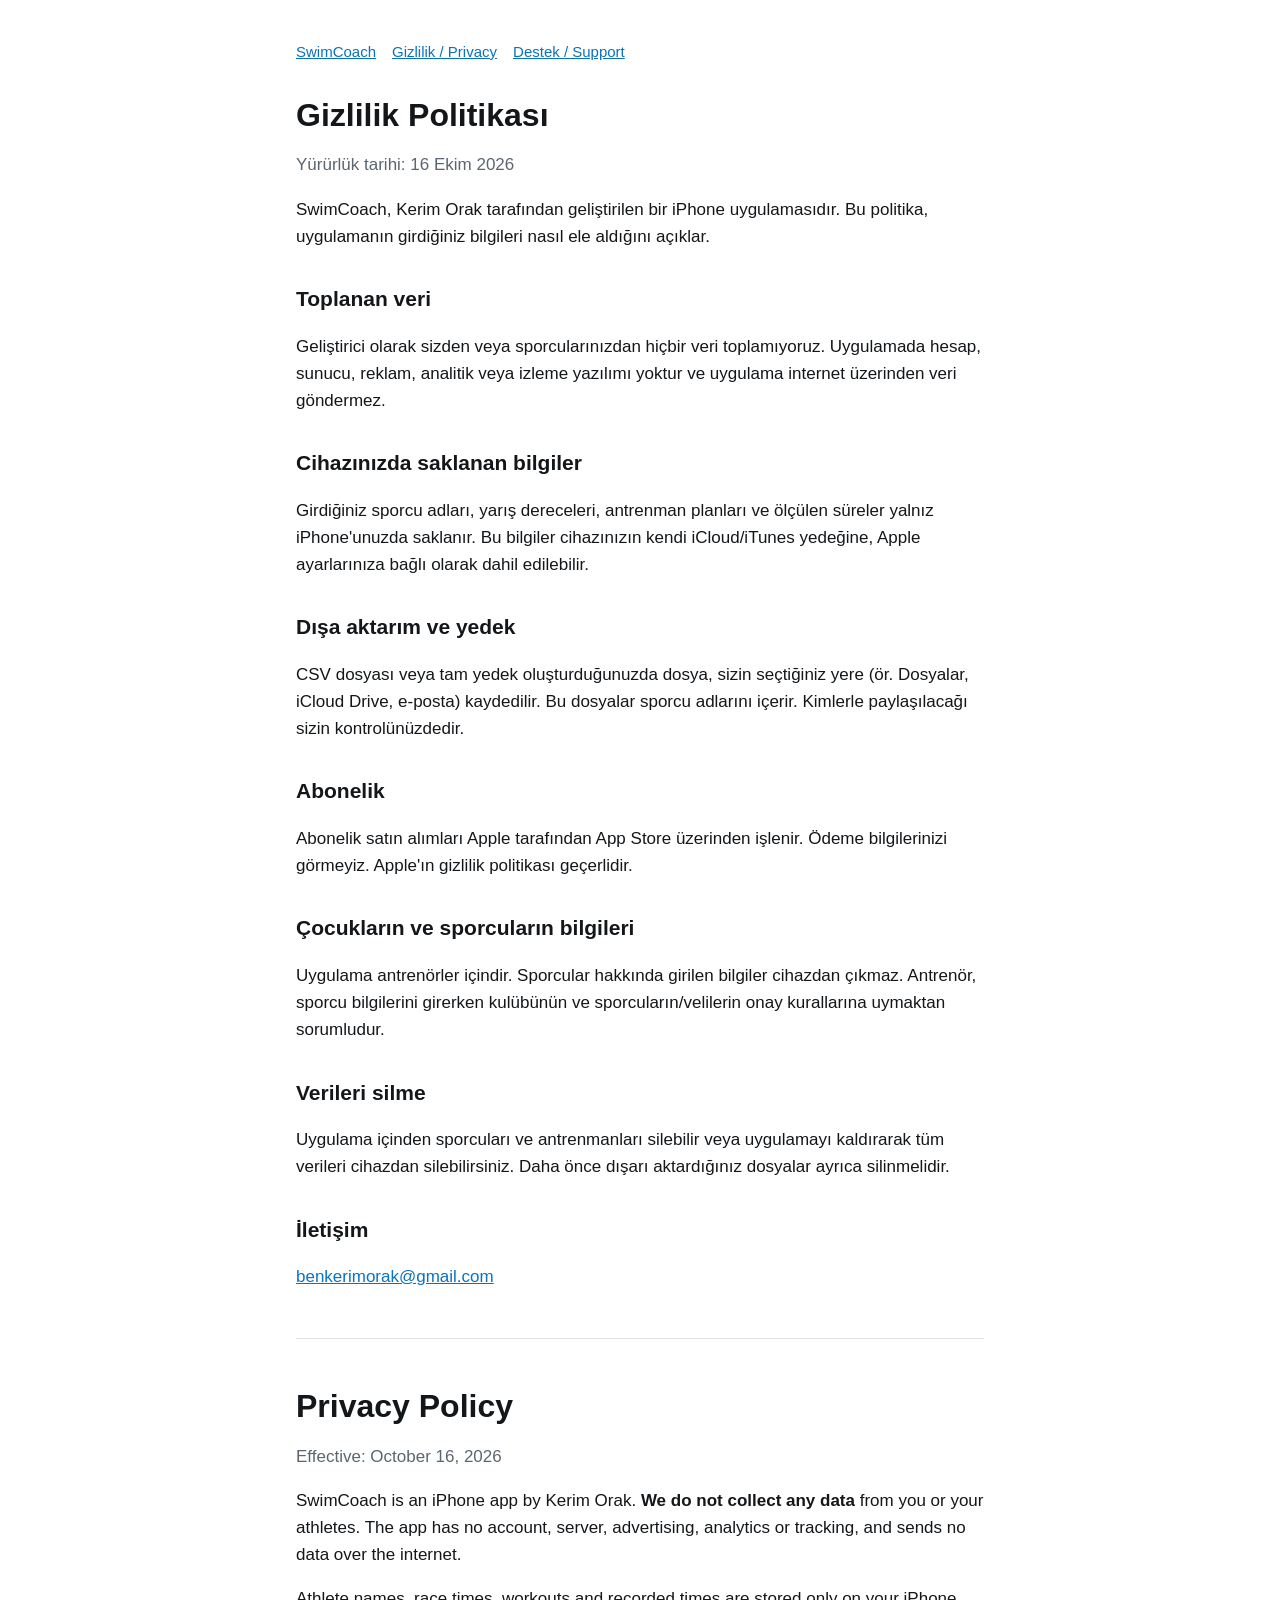
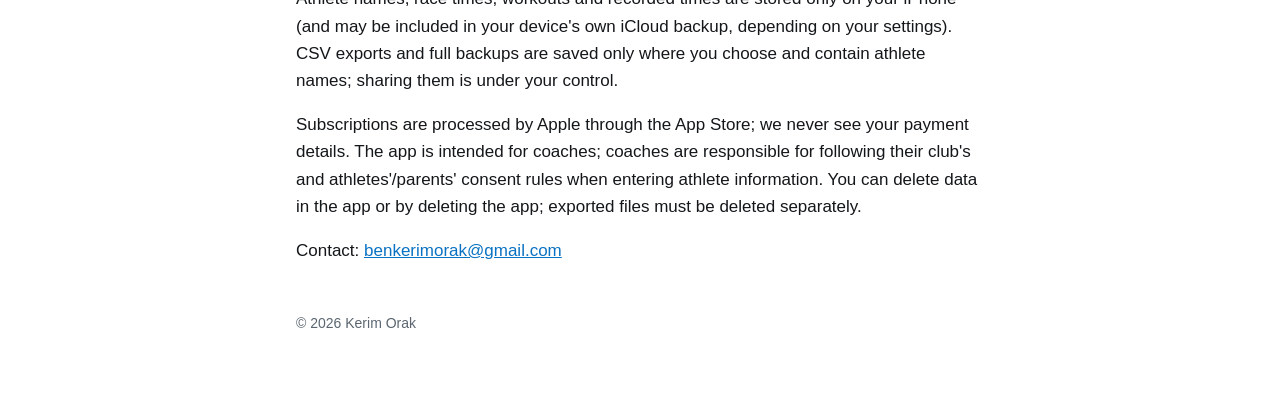
==== privacy/index.html @ 6b2829e0 "Gizlilik, destek ve tanıtım sayfaları Co-Authored-By: Claude Opus 5.5 <noreply@anthropic.com>" ====
<!doctype html>
<html lang="tr"><head><meta charset="utf-8"><meta name="viewport" content="width=device-width,initial-scale=1">
<title>SwimCoach Gizlilik</title><meta name="description" content="SwimCoach gizlilik politikası / privacy policy."><link rel="stylesheet" href="../style.css"></head>
<body><main>
<nav><a href="../">SwimCoach</a><a href="./">Gizlilik / Privacy</a><a href="../support/">Destek / Support</a></nav>
<h1>Gizlilik Politikası</h1>
<p class="muted">Yürürlük tarihi: 16 Ekim 2026</p>
<p>SwimCoach, Kerim Orak tarafından geliştirilen bir iPhone uygulamasıdır. Bu politika, uygulamanın girdiğiniz bilgileri nasıl ele aldığını açıklar.</p>
<h2>Toplanan veri</h2>
<p>Geliştirici olarak sizden veya sporcularınızdan hiçbir veri toplamıyoruz. Uygulamada hesap, sunucu, reklam, analitik veya izleme yazılımı yoktur ve uygulama internet üzerinden veri göndermez.</p>
<h2>Cihazınızda saklanan bilgiler</h2>
<p>Girdiğiniz sporcu adları, yarış dereceleri, antrenman planları ve ölçülen süreler yalnız iPhone'unuzda saklanır. Bu bilgiler cihazınızın kendi iCloud/iTunes yedeğine, Apple ayarlarınıza bağlı olarak dahil edilebilir.</p>
<h2>Dışa aktarım ve yedek</h2>
<p>CSV dosyası veya tam yedek oluşturduğunuzda dosya, sizin seçtiğiniz yere (ör. Dosyalar, iCloud Drive, e-posta) kaydedilir. Bu dosyalar sporcu adlarını içerir. Kimlerle paylaşılacağı sizin kontrolünüzdedir.</p>
<h2>Abonelik</h2>
<p>Abonelik satın alımları Apple tarafından App Store üzerinden işlenir. Ödeme bilgilerinizi görmeyiz. Apple'ın gizlilik politikası geçerlidir.</p>
<h2>Çocukların ve sporcuların bilgileri</h2>
<p>Uygulama antrenörler içindir. Sporcular hakkında girilen bilgiler cihazdan çıkmaz. Antrenör, sporcu bilgilerini girerken kulübünün ve sporcuların/velilerin onay kurallarına uymaktan sorumludur.</p>
<h2>Verileri silme</h2>
<p>Uygulama içinden sporcuları ve antrenmanları silebilir veya uygulamayı kaldırarak tüm verileri cihazdan silebilirsiniz. Daha önce dışarı aktardığınız dosyalar ayrıca silinmelidir.</p>
<h2>İletişim</h2>
<p><a href="mailto:benkerimorak@gmail.com">benkerimorak@gmail.com</a></p>
<hr>
<h1>Privacy Policy</h1>
<p class="muted">Effective: October 16, 2026</p>
<p>SwimCoach is an iPhone app by Kerim Orak. <strong>We do not collect any data</strong> from you or your athletes. The app has no account, server, advertising, analytics or tracking, and sends no data over the internet.</p>
<p>Athlete names, race times, workouts and recorded times are stored only on your iPhone (and may be included in your device's own iCloud backup, depending on your settings). CSV exports and full backups are saved only where you choose and contain athlete names; sharing them is under your control.</p>
<p>Subscriptions are processed by Apple through the App Store; we never see your payment details. The app is intended for coaches; coaches are responsible for following their club's and athletes'/parents' consent rules when entering athlete information. You can delete data in the app or by deleting the app; exported files must be deleted separately.</p>
<p>Contact: <a href="mailto:benkerimorak@gmail.com">benkerimorak@gmail.com</a></p>
<footer>© 2026 Kerim Orak</footer>
</main></body></html>
---- style.css ----
:root{--bg:#ffffff;--fg:#14171a;--muted:#5b6670;--accent:#0a72c2;--card:#f2f5f8;--line:#dde3e8}
@media (prefers-color-scheme:dark){:root{--bg:#0e1114;--fg:#eef1f4;--muted:#9aa5ae;--accent:#4fa9ef;--card:#181d22;--line:#2a3138}}
*{box-sizing:border-box}
body{margin:0;background:var(--bg);color:var(--fg);font:17px/1.6 -apple-system,BlinkMacSystemFont,"Segoe UI",Roboto,sans-serif}
main{max-width:720px;margin:0 auto;padding:40px 16px 64px}
nav{display:flex;gap:16px;flex-wrap:wrap;margin-bottom:32px;font-size:15px}
a{color:var(--accent)}
h1{font-size:32px;line-height:1.2;margin:0 0 8px}
h2{font-size:21px;margin:32px 0 8px}
.muted{color:var(--muted)}
.card{background:var(--card);border:1px solid var(--line);border-radius:14px;padding:16px 20px;margin:16px 0}
hr{border:0;border-top:1px solid var(--line);margin:48px 0}
footer{color:var(--muted);font-size:14px;margin-top:48px}
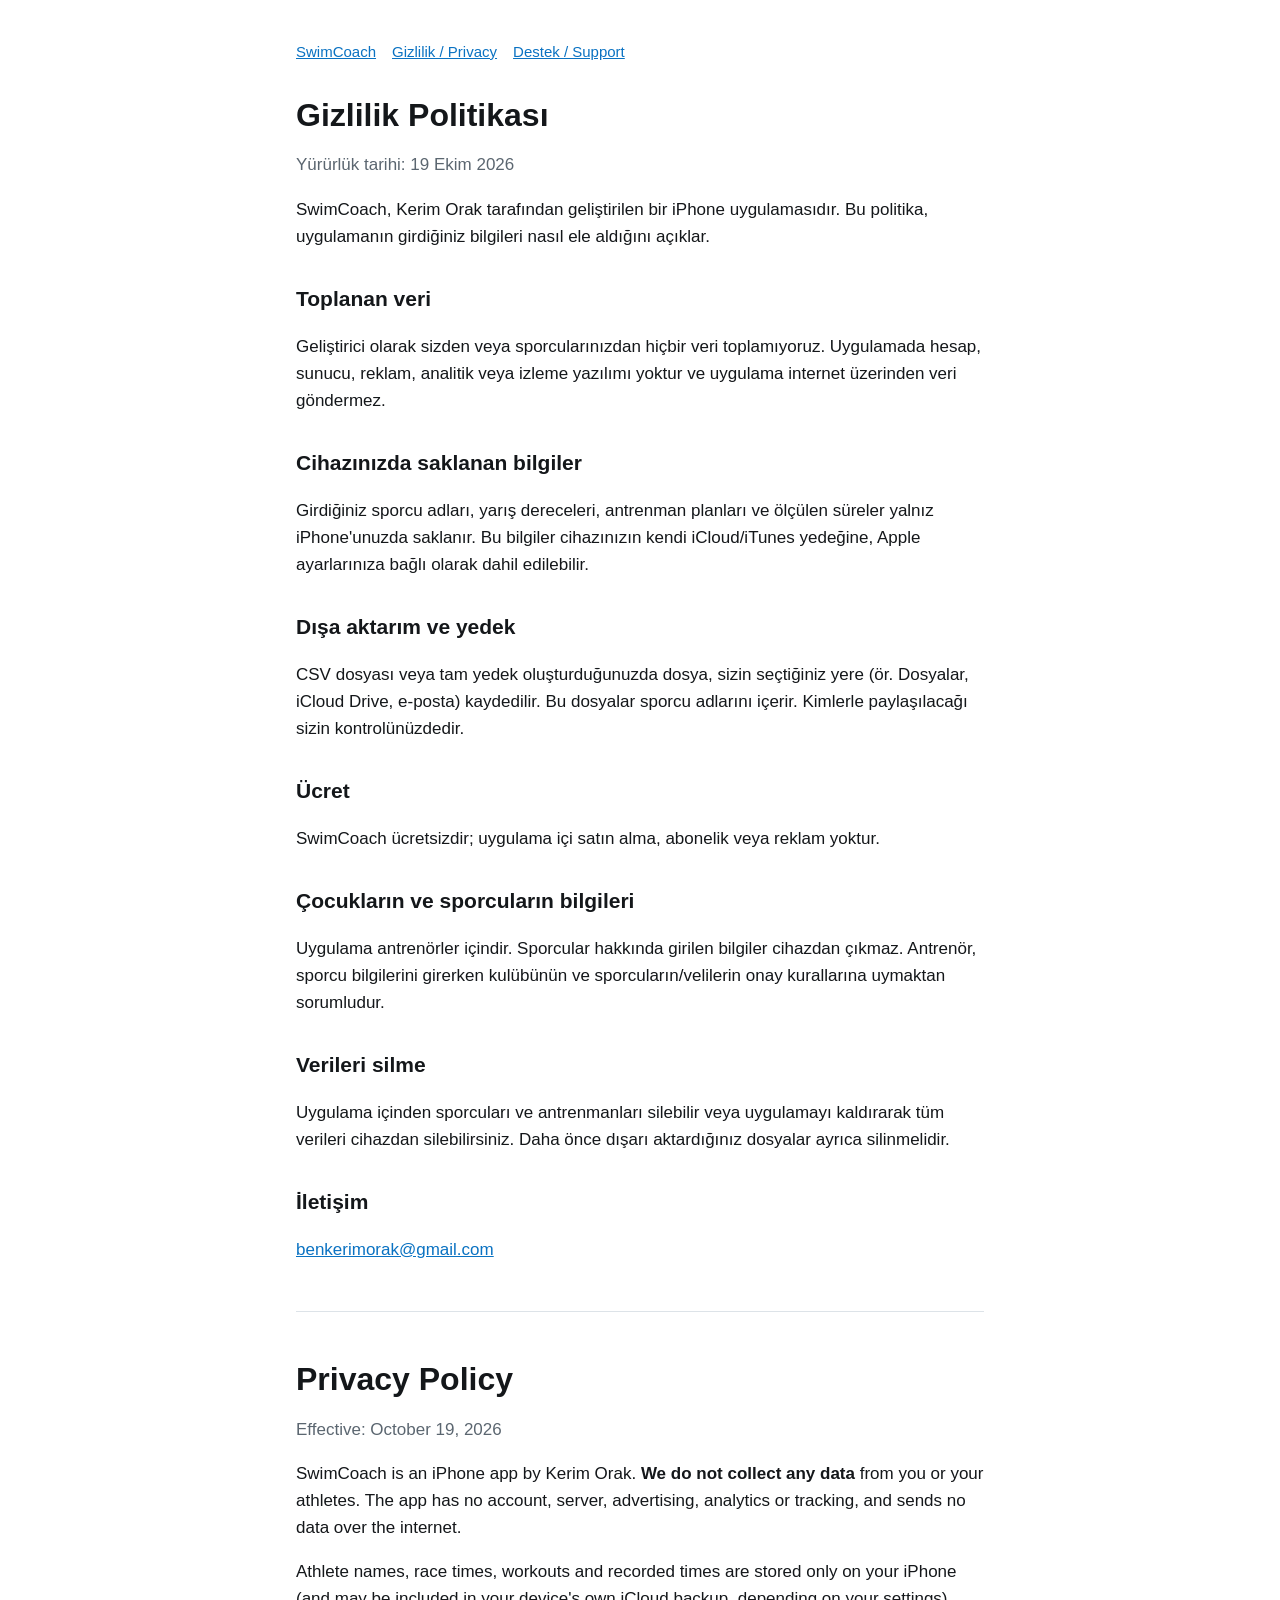
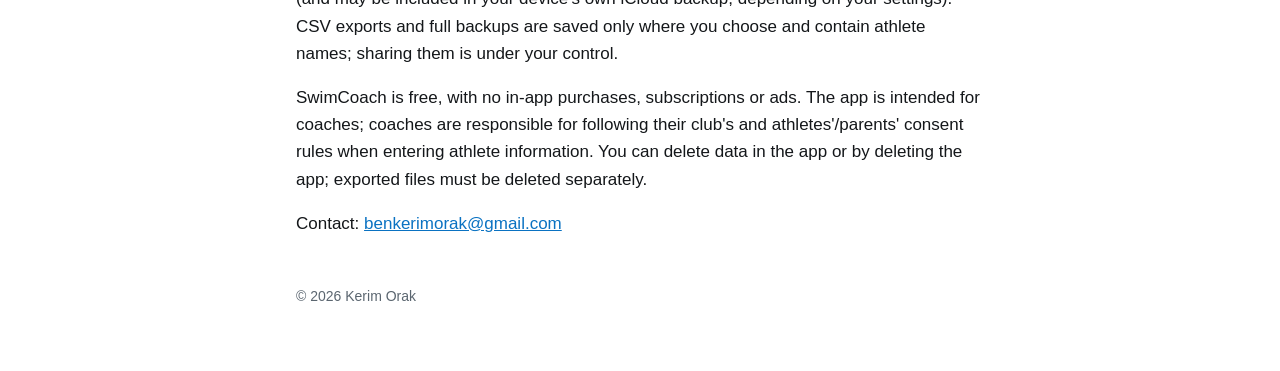
==== commit 219a56da: "Ücretsiz uygulama: abonelik ifadeleri kaldırıldı Co-Authored-By: Claude Opus 5.5 <noreply@anthropic." ====
--- a/privacy/index.html
+++ b/privacy/index.html
@@ -4,7 +4,7 @@
 <body><main>
 <nav><a href="../">SwimCoach</a><a href="./">Gizlilik / Privacy</a><a href="../support/">Destek / Support</a></nav>
 <h1>Gizlilik Politikası</h1>
-<p class="muted">Yürürlük tarihi: 16 Ekim 2026</p>
+<p class="muted">Yürürlük tarihi: 19 Ekim 2026</p>
 <p>SwimCoach, Kerim Orak tarafından geliştirilen bir iPhone uygulamasıdır. Bu politika, uygulamanın girdiğiniz bilgileri nasıl ele aldığını açıklar.</p>
 <h2>Toplanan veri</h2>
 <p>Geliştirici olarak sizden veya sporcularınızdan hiçbir veri toplamıyoruz. Uygulamada hesap, sunucu, reklam, analitik veya izleme yazılımı yoktur ve uygulama internet üzerinden veri göndermez.</p>
@@ -12,8 +12,8 @@
 <p>Girdiğiniz sporcu adları, yarış dereceleri, antrenman planları ve ölçülen süreler yalnız iPhone'unuzda saklanır. Bu bilgiler cihazınızın kendi iCloud/iTunes yedeğine, Apple ayarlarınıza bağlı olarak dahil edilebilir.</p>
 <h2>Dışa aktarım ve yedek</h2>
 <p>CSV dosyası veya tam yedek oluşturduğunuzda dosya, sizin seçtiğiniz yere (ör. Dosyalar, iCloud Drive, e-posta) kaydedilir. Bu dosyalar sporcu adlarını içerir. Kimlerle paylaşılacağı sizin kontrolünüzdedir.</p>
-<h2>Abonelik</h2>
-<p>Abonelik satın alımları Apple tarafından App Store üzerinden işlenir. Ödeme bilgilerinizi görmeyiz. Apple'ın gizlilik politikası geçerlidir.</p>
+<h2>Ücret</h2>
+<p>SwimCoach ücretsizdir; uygulama içi satın alma, abonelik veya reklam yoktur.</p>
 <h2>Çocukların ve sporcuların bilgileri</h2>
 <p>Uygulama antrenörler içindir. Sporcular hakkında girilen bilgiler cihazdan çıkmaz. Antrenör, sporcu bilgilerini girerken kulübünün ve sporcuların/velilerin onay kurallarına uymaktan sorumludur.</p>
 <h2>Verileri silme</h2>
@@ -22,10 +22,10 @@
 <p><a href="mailto:benkerimorak@gmail.com">benkerimorak@gmail.com</a></p>
 <hr>
 <h1>Privacy Policy</h1>
-<p class="muted">Effective: October 16, 2026</p>
+<p class="muted">Effective: October 19, 2026</p>
 <p>SwimCoach is an iPhone app by Kerim Orak. <strong>We do not collect any data</strong> from you or your athletes. The app has no account, server, advertising, analytics or tracking, and sends no data over the internet.</p>
 <p>Athlete names, race times, workouts and recorded times are stored only on your iPhone (and may be included in your device's own iCloud backup, depending on your settings). CSV exports and full backups are saved only where you choose and contain athlete names; sharing them is under your control.</p>
-<p>Subscriptions are processed by Apple through the App Store; we never see your payment details. The app is intended for coaches; coaches are responsible for following their club's and athletes'/parents' consent rules when entering athlete information. You can delete data in the app or by deleting the app; exported files must be deleted separately.</p>
+<p>SwimCoach is free, with no in-app purchases, subscriptions or ads. The app is intended for coaches; coaches are responsible for following their club's and athletes'/parents' consent rules when entering athlete information. You can delete data in the app or by deleting the app; exported files must be deleted separately.</p>
 <p>Contact: <a href="mailto:benkerimorak@gmail.com">benkerimorak@gmail.com</a></p>
 <footer>© 2026 Kerim Orak</footer>
 </main></body></html>
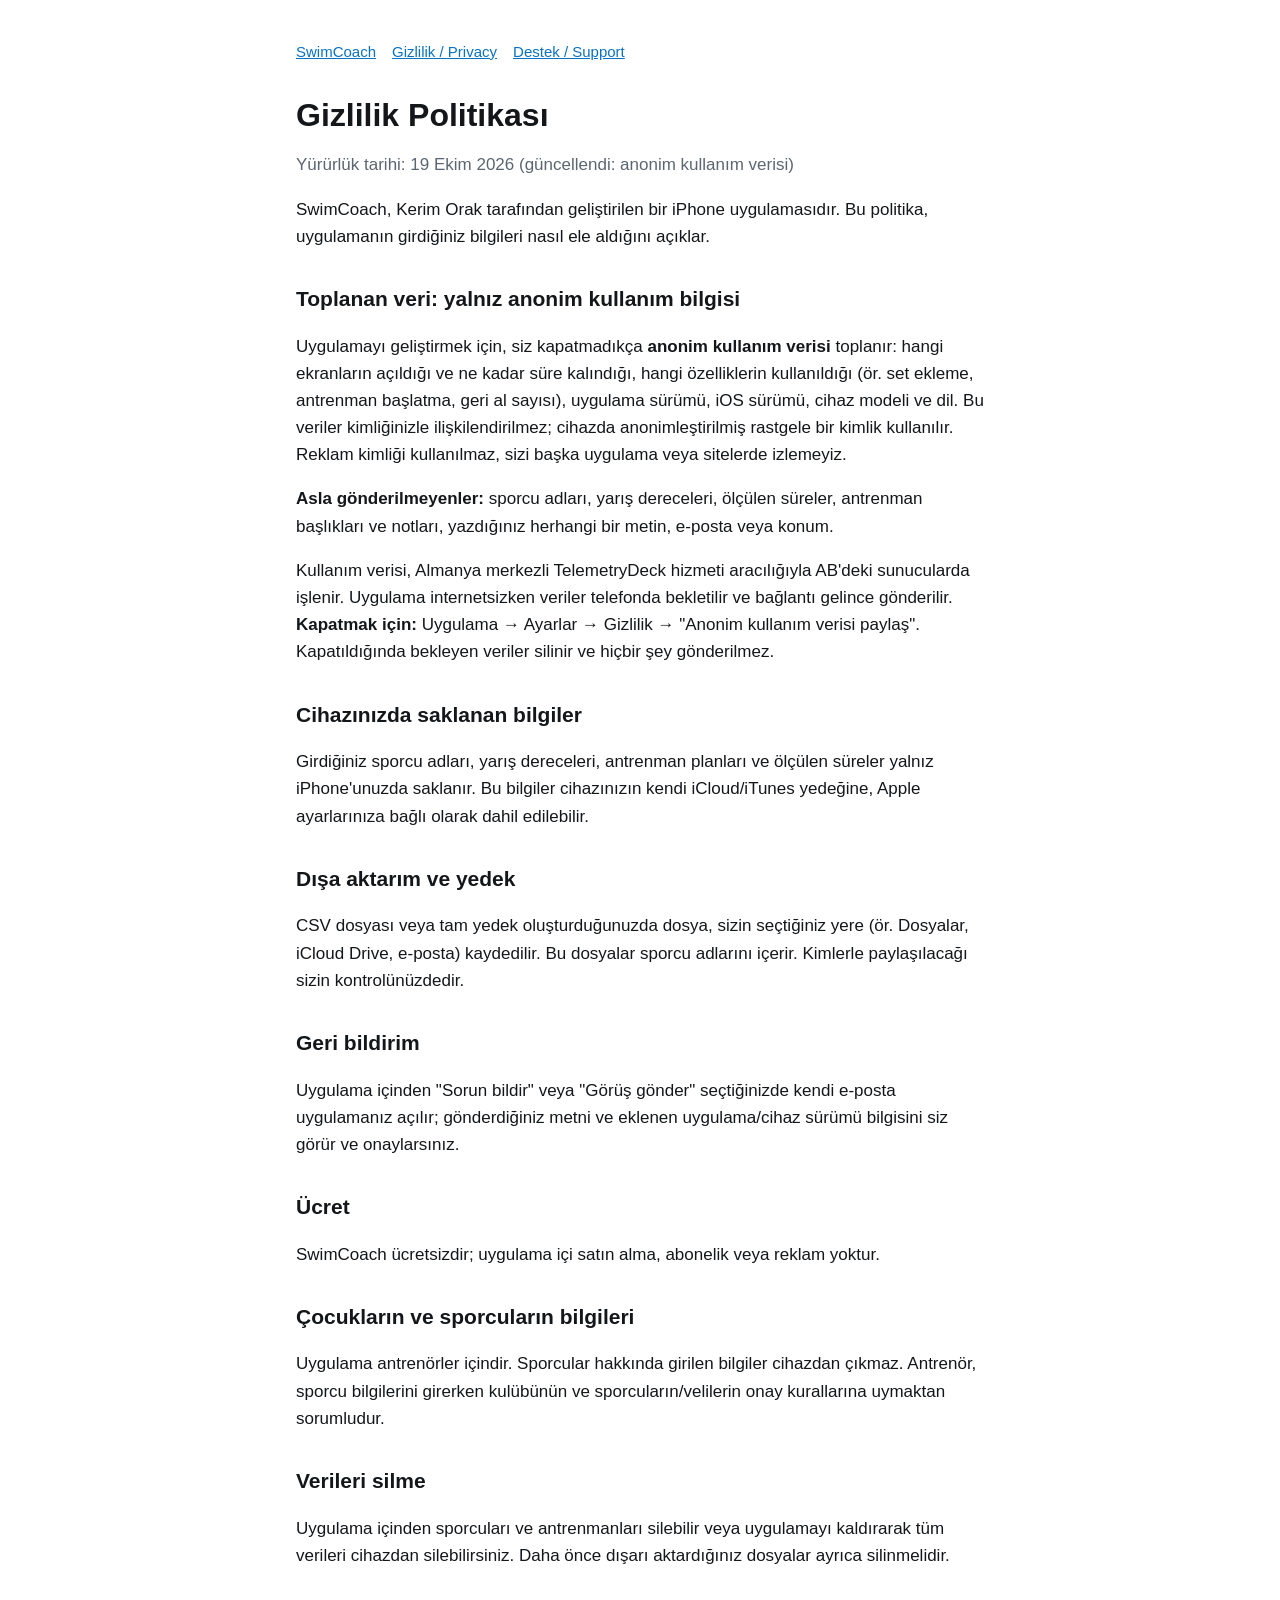
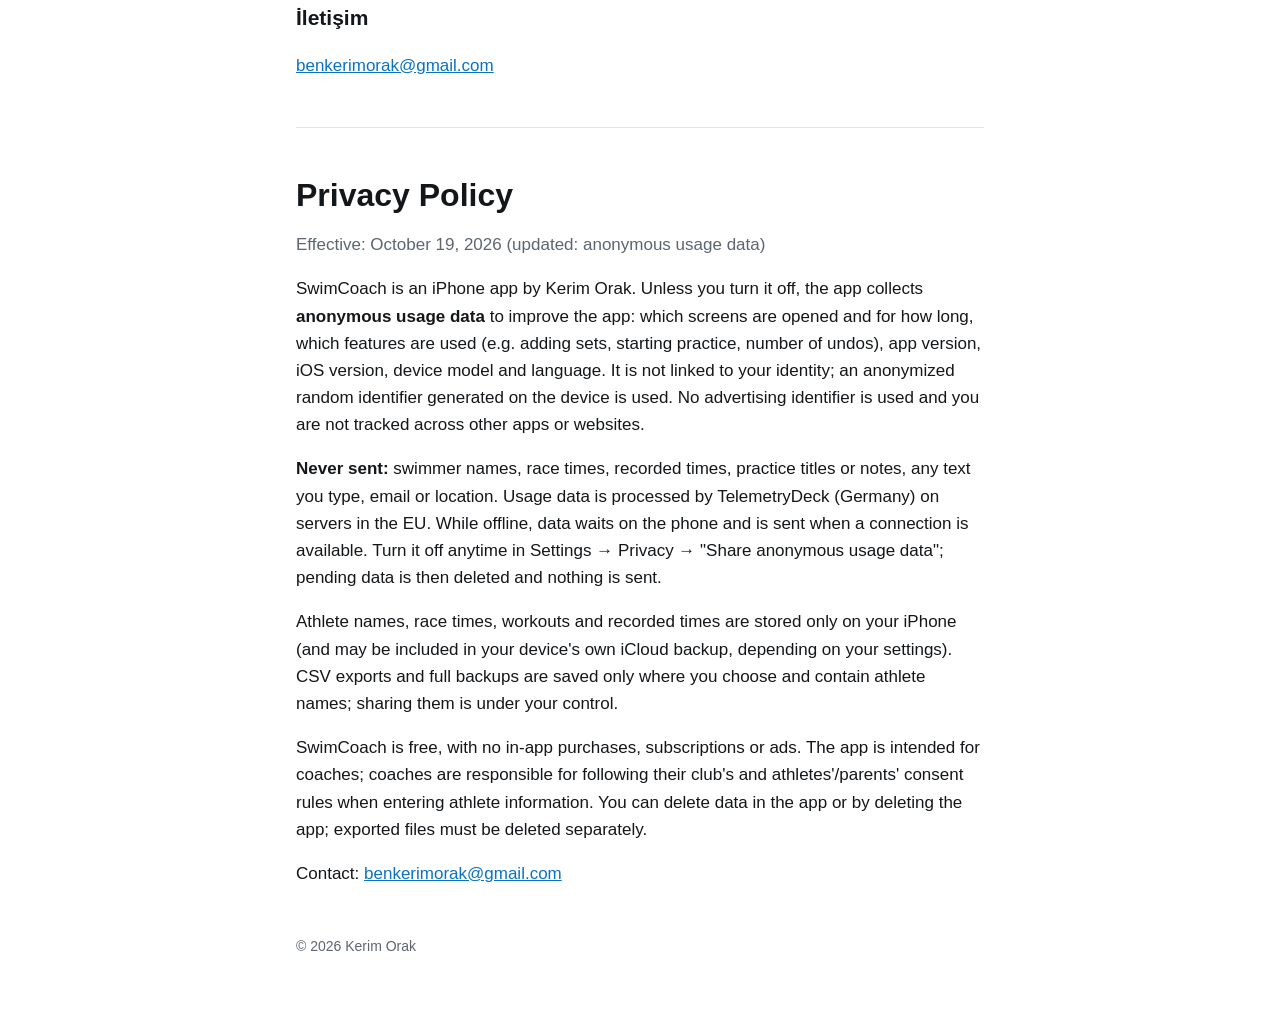
==== commit 3794779f: "Gizlilik: anonim kullanım verisi (TelemetryDeck) açıklaması Co-Authored-By: Claude Opus 5.5 <noreply" ====
--- a/privacy/index.html
+++ b/privacy/index.html
@@ -4,14 +4,18 @@
 <body><main>
 <nav><a href="../">SwimCoach</a><a href="./">Gizlilik / Privacy</a><a href="../support/">Destek / Support</a></nav>
 <h1>Gizlilik Politikası</h1>
-<p class="muted">Yürürlük tarihi: 19 Ekim 2026</p>
+<p class="muted">Yürürlük tarihi: 19 Ekim 2026 (güncellendi: anonim kullanım verisi)</p>
 <p>SwimCoach, Kerim Orak tarafından geliştirilen bir iPhone uygulamasıdır. Bu politika, uygulamanın girdiğiniz bilgileri nasıl ele aldığını açıklar.</p>
-<h2>Toplanan veri</h2>
-<p>Geliştirici olarak sizden veya sporcularınızdan hiçbir veri toplamıyoruz. Uygulamada hesap, sunucu, reklam, analitik veya izleme yazılımı yoktur ve uygulama internet üzerinden veri göndermez.</p>
+<h2>Toplanan veri: yalnız anonim kullanım bilgisi</h2>
+<p>Uygulamayı geliştirmek için, siz kapatmadıkça <strong>anonim kullanım verisi</strong> toplanır: hangi ekranların açıldığı ve ne kadar süre kalındığı, hangi özelliklerin kullanıldığı (ör. set ekleme, antrenman başlatma, geri al sayısı), uygulama sürümü, iOS sürümü, cihaz modeli ve dil. Bu veriler kimliğinizle ilişkilendirilmez; cihazda anonimleştirilmiş rastgele bir kimlik kullanılır. Reklam kimliği kullanılmaz, sizi başka uygulama veya sitelerde izlemeyiz.</p>
+<p><strong>Asla gönderilmeyenler:</strong> sporcu adları, yarış dereceleri, ölçülen süreler, antrenman başlıkları ve notları, yazdığınız herhangi bir metin, e-posta veya konum.</p>
+<p>Kullanım verisi, Almanya merkezli TelemetryDeck hizmeti aracılığıyla AB'deki sunucularda işlenir. Uygulama internetsizken veriler telefonda bekletilir ve bağlantı gelince gönderilir. <strong>Kapatmak için:</strong> Uygulama → Ayarlar → Gizlilik → "Anonim kullanım verisi paylaş". Kapatıldığında bekleyen veriler silinir ve hiçbir şey gönderilmez.</p>
 <h2>Cihazınızda saklanan bilgiler</h2>
 <p>Girdiğiniz sporcu adları, yarış dereceleri, antrenman planları ve ölçülen süreler yalnız iPhone'unuzda saklanır. Bu bilgiler cihazınızın kendi iCloud/iTunes yedeğine, Apple ayarlarınıza bağlı olarak dahil edilebilir.</p>
 <h2>Dışa aktarım ve yedek</h2>
 <p>CSV dosyası veya tam yedek oluşturduğunuzda dosya, sizin seçtiğiniz yere (ör. Dosyalar, iCloud Drive, e-posta) kaydedilir. Bu dosyalar sporcu adlarını içerir. Kimlerle paylaşılacağı sizin kontrolünüzdedir.</p>
+<h2>Geri bildirim</h2>
+<p>Uygulama içinden "Sorun bildir" veya "Görüş gönder" seçtiğinizde kendi e-posta uygulamanız açılır; gönderdiğiniz metni ve eklenen uygulama/cihaz sürümü bilgisini siz görür ve onaylarsınız.</p>
 <h2>Ücret</h2>
 <p>SwimCoach ücretsizdir; uygulama içi satın alma, abonelik veya reklam yoktur.</p>
 <h2>Çocukların ve sporcuların bilgileri</h2>
@@ -22,8 +26,9 @@
 <p><a href="mailto:benkerimorak@gmail.com">benkerimorak@gmail.com</a></p>
 <hr>
 <h1>Privacy Policy</h1>
-<p class="muted">Effective: October 19, 2026</p>
-<p>SwimCoach is an iPhone app by Kerim Orak. <strong>We do not collect any data</strong> from you or your athletes. The app has no account, server, advertising, analytics or tracking, and sends no data over the internet.</p>
+<p class="muted">Effective: October 19, 2026 (updated: anonymous usage data)</p>
+<p>SwimCoach is an iPhone app by Kerim Orak. Unless you turn it off, the app collects <strong>anonymous usage data</strong> to improve the app: which screens are opened and for how long, which features are used (e.g. adding sets, starting practice, number of undos), app version, iOS version, device model and language. It is not linked to your identity; an anonymized random identifier generated on the device is used. No advertising identifier is used and you are not tracked across other apps or websites.</p>
+<p><strong>Never sent:</strong> swimmer names, race times, recorded times, practice titles or notes, any text you type, email or location. Usage data is processed by TelemetryDeck (Germany) on servers in the EU. While offline, data waits on the phone and is sent when a connection is available. Turn it off anytime in Settings → Privacy → "Share anonymous usage data"; pending data is then deleted and nothing is sent.</p>
 <p>Athlete names, race times, workouts and recorded times are stored only on your iPhone (and may be included in your device's own iCloud backup, depending on your settings). CSV exports and full backups are saved only where you choose and contain athlete names; sharing them is under your control.</p>
 <p>SwimCoach is free, with no in-app purchases, subscriptions or ads. The app is intended for coaches; coaches are responsible for following their club's and athletes'/parents' consent rules when entering athlete information. You can delete data in the app or by deleting the app; exported files must be deleted separately.</p>
 <p>Contact: <a href="mailto:benkerimorak@gmail.com">benkerimorak@gmail.com</a></p>
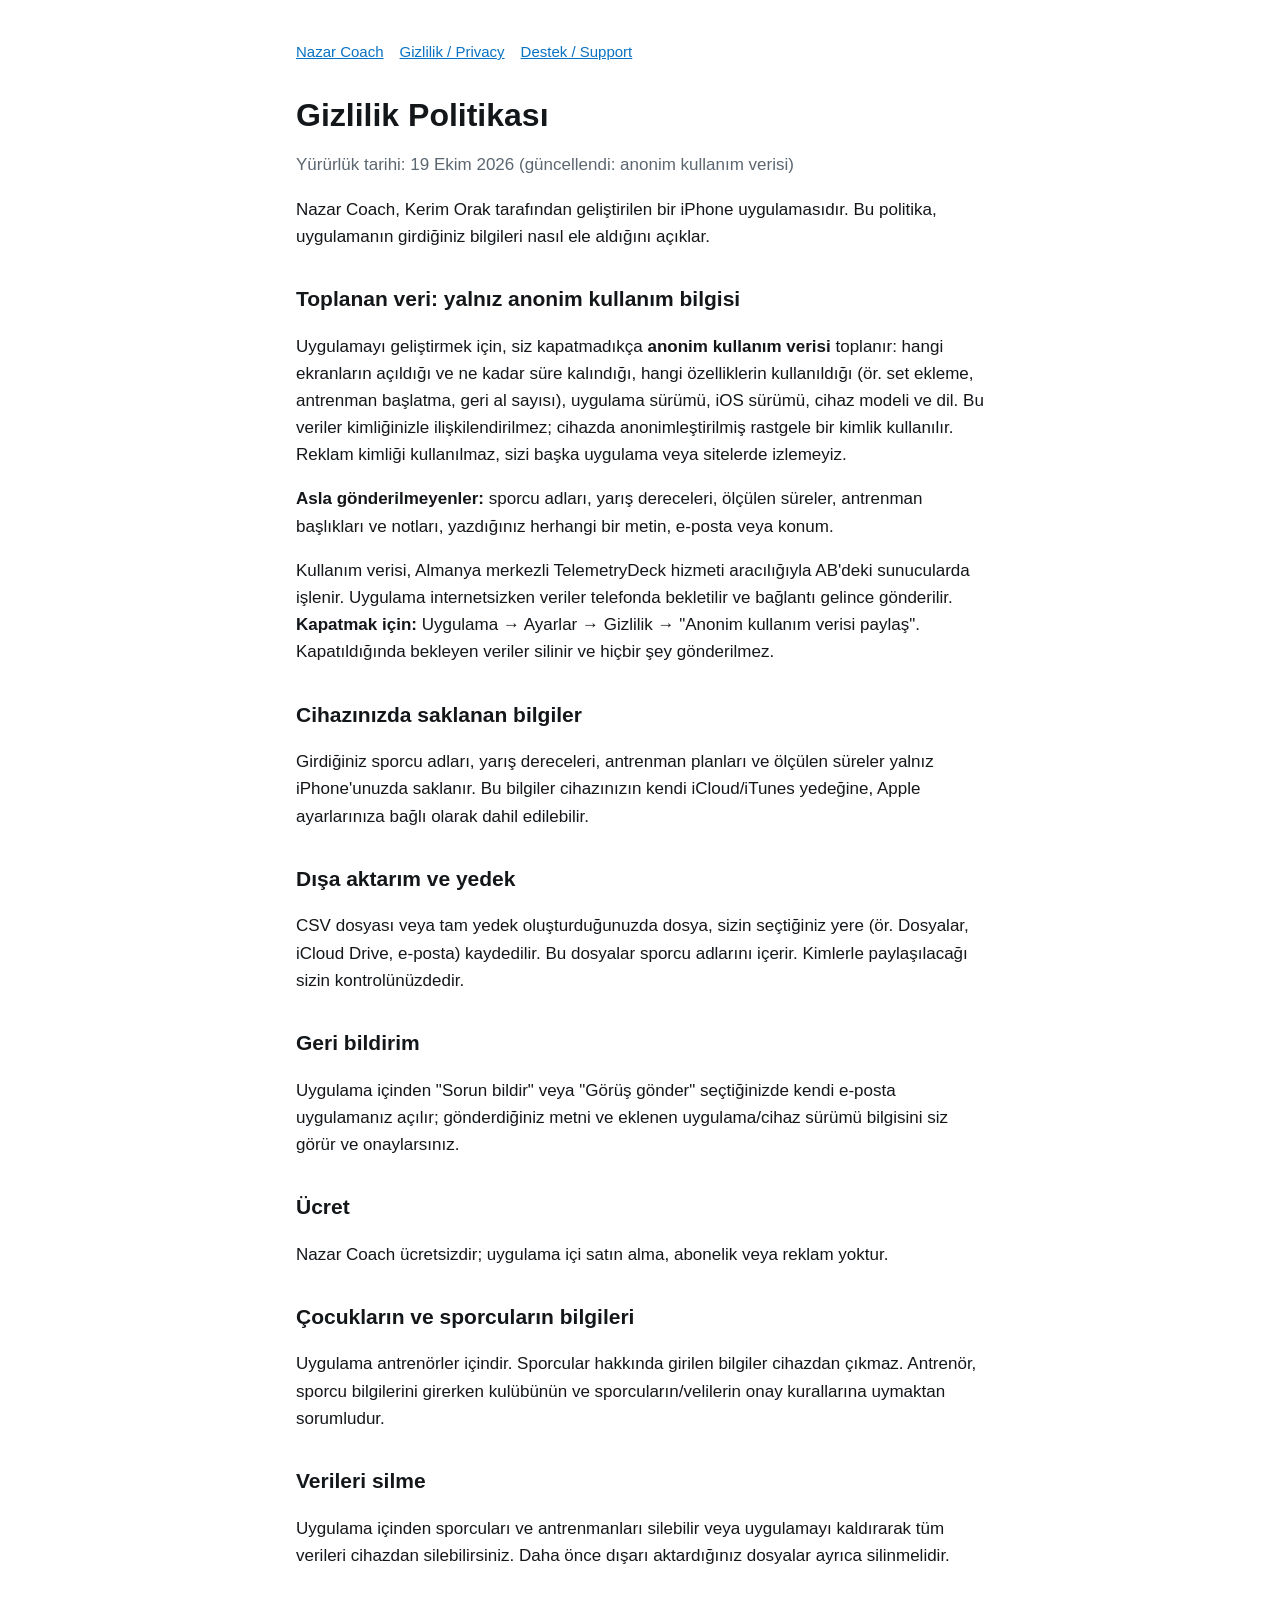
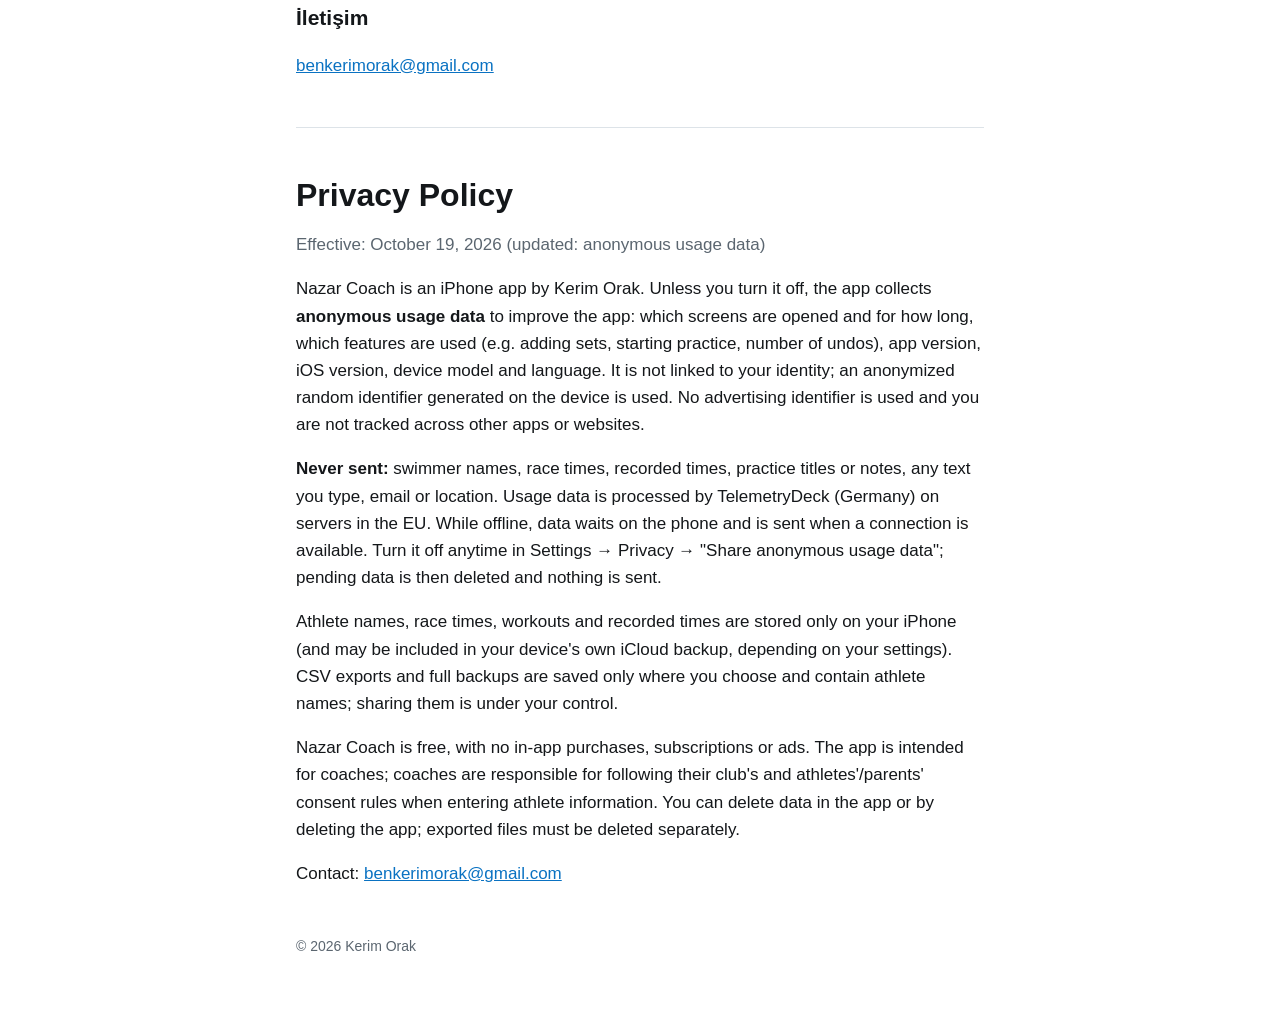
==== commit c38b71d1: "Uygulama adını Nazar Coach yap Co-Authored-By: Claude Opus 5.5 <noreply@anthropic.com>" ====
--- a/privacy/index.html
+++ b/privacy/index.html
@@ -1,11 +1,11 @@
 <!doctype html>
 <html lang="tr"><head><meta charset="utf-8"><meta name="viewport" content="width=device-width,initial-scale=1">
-<title>SwimCoach Gizlilik</title><meta name="description" content="SwimCoach gizlilik politikası / privacy policy."><link rel="stylesheet" href="../style.css"></head>
+<title>Nazar Coach Gizlilik</title><meta name="description" content="Nazar Coach gizlilik politikası / privacy policy."><link rel="stylesheet" href="../style.css"></head>
 <body><main>
-<nav><a href="../">SwimCoach</a><a href="./">Gizlilik / Privacy</a><a href="../support/">Destek / Support</a></nav>
+<nav><a href="../">Nazar Coach</a><a href="./">Gizlilik / Privacy</a><a href="../support/">Destek / Support</a></nav>
 <h1>Gizlilik Politikası</h1>
 <p class="muted">Yürürlük tarihi: 19 Ekim 2026 (güncellendi: anonim kullanım verisi)</p>
-<p>SwimCoach, Kerim Orak tarafından geliştirilen bir iPhone uygulamasıdır. Bu politika, uygulamanın girdiğiniz bilgileri nasıl ele aldığını açıklar.</p>
+<p>Nazar Coach, Kerim Orak tarafından geliştirilen bir iPhone uygulamasıdır. Bu politika, uygulamanın girdiğiniz bilgileri nasıl ele aldığını açıklar.</p>
 <h2>Toplanan veri: yalnız anonim kullanım bilgisi</h2>
 <p>Uygulamayı geliştirmek için, siz kapatmadıkça <strong>anonim kullanım verisi</strong> toplanır: hangi ekranların açıldığı ve ne kadar süre kalındığı, hangi özelliklerin kullanıldığı (ör. set ekleme, antrenman başlatma, geri al sayısı), uygulama sürümü, iOS sürümü, cihaz modeli ve dil. Bu veriler kimliğinizle ilişkilendirilmez; cihazda anonimleştirilmiş rastgele bir kimlik kullanılır. Reklam kimliği kullanılmaz, sizi başka uygulama veya sitelerde izlemeyiz.</p>
 <p><strong>Asla gönderilmeyenler:</strong> sporcu adları, yarış dereceleri, ölçülen süreler, antrenman başlıkları ve notları, yazdığınız herhangi bir metin, e-posta veya konum.</p>
@@ -17,7 +17,7 @@
 <h2>Geri bildirim</h2>
 <p>Uygulama içinden "Sorun bildir" veya "Görüş gönder" seçtiğinizde kendi e-posta uygulamanız açılır; gönderdiğiniz metni ve eklenen uygulama/cihaz sürümü bilgisini siz görür ve onaylarsınız.</p>
 <h2>Ücret</h2>
-<p>SwimCoach ücretsizdir; uygulama içi satın alma, abonelik veya reklam yoktur.</p>
+<p>Nazar Coach ücretsizdir; uygulama içi satın alma, abonelik veya reklam yoktur.</p>
 <h2>Çocukların ve sporcuların bilgileri</h2>
 <p>Uygulama antrenörler içindir. Sporcular hakkında girilen bilgiler cihazdan çıkmaz. Antrenör, sporcu bilgilerini girerken kulübünün ve sporcuların/velilerin onay kurallarına uymaktan sorumludur.</p>
 <h2>Verileri silme</h2>
@@ -27,10 +27,10 @@
 <hr>
 <h1>Privacy Policy</h1>
 <p class="muted">Effective: October 19, 2026 (updated: anonymous usage data)</p>
-<p>SwimCoach is an iPhone app by Kerim Orak. Unless you turn it off, the app collects <strong>anonymous usage data</strong> to improve the app: which screens are opened and for how long, which features are used (e.g. adding sets, starting practice, number of undos), app version, iOS version, device model and language. It is not linked to your identity; an anonymized random identifier generated on the device is used. No advertising identifier is used and you are not tracked across other apps or websites.</p>
+<p>Nazar Coach is an iPhone app by Kerim Orak. Unless you turn it off, the app collects <strong>anonymous usage data</strong> to improve the app: which screens are opened and for how long, which features are used (e.g. adding sets, starting practice, number of undos), app version, iOS version, device model and language. It is not linked to your identity; an anonymized random identifier generated on the device is used. No advertising identifier is used and you are not tracked across other apps or websites.</p>
 <p><strong>Never sent:</strong> swimmer names, race times, recorded times, practice titles or notes, any text you type, email or location. Usage data is processed by TelemetryDeck (Germany) on servers in the EU. While offline, data waits on the phone and is sent when a connection is available. Turn it off anytime in Settings → Privacy → "Share anonymous usage data"; pending data is then deleted and nothing is sent.</p>
 <p>Athlete names, race times, workouts and recorded times are stored only on your iPhone (and may be included in your device's own iCloud backup, depending on your settings). CSV exports and full backups are saved only where you choose and contain athlete names; sharing them is under your control.</p>
-<p>SwimCoach is free, with no in-app purchases, subscriptions or ads. The app is intended for coaches; coaches are responsible for following their club's and athletes'/parents' consent rules when entering athlete information. You can delete data in the app or by deleting the app; exported files must be deleted separately.</p>
+<p>Nazar Coach is free, with no in-app purchases, subscriptions or ads. The app is intended for coaches; coaches are responsible for following their club's and athletes'/parents' consent rules when entering athlete information. You can delete data in the app or by deleting the app; exported files must be deleted separately.</p>
 <p>Contact: <a href="mailto:benkerimorak@gmail.com">benkerimorak@gmail.com</a></p>
 <footer>© 2026 Kerim Orak</footer>
 </main></body></html>
